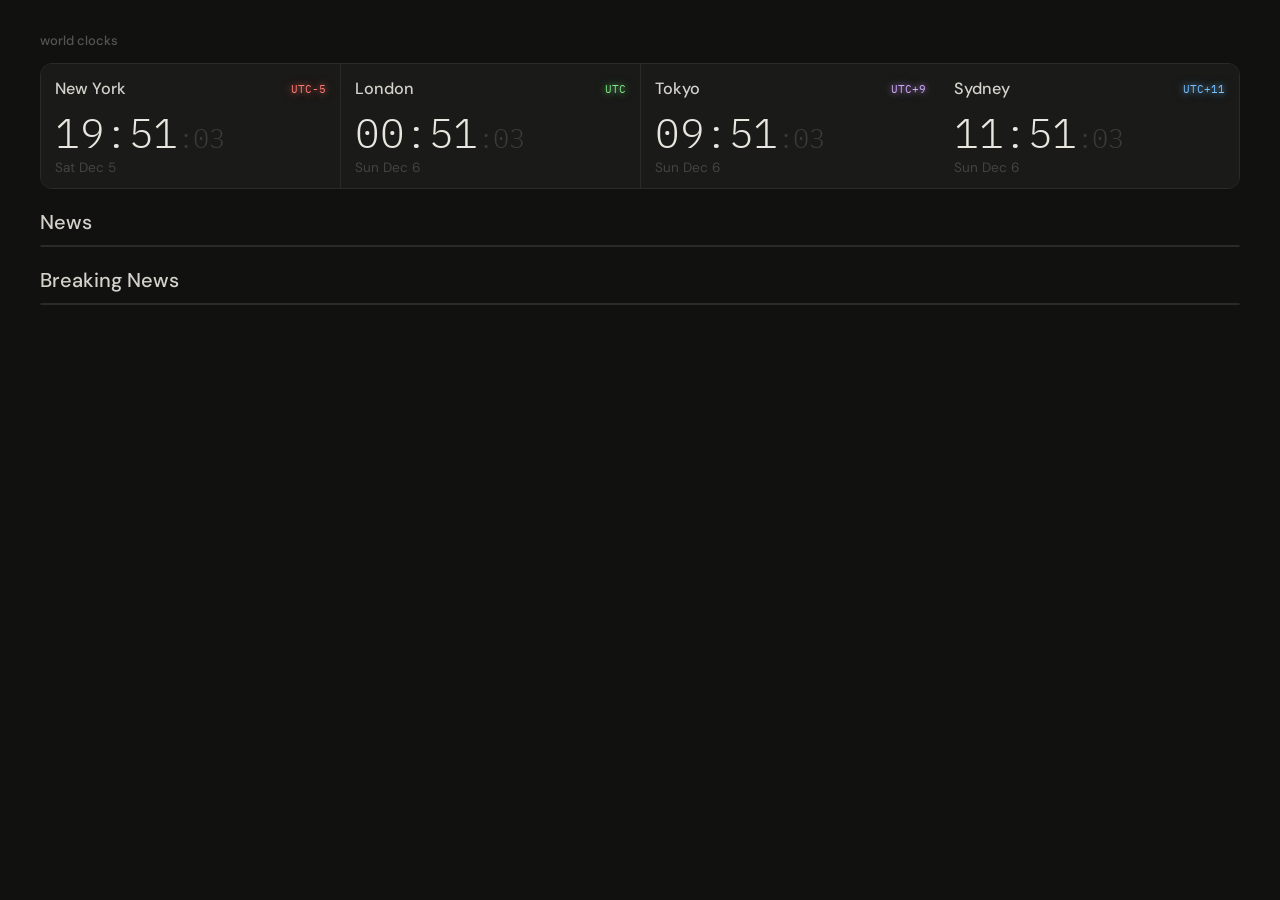
==== index.html @ 3b23618a "index to root" ====
<!DOCTYPE html>
<html lang="en">

<head>
  <meta charset="UTF-8">
  <meta name="viewport" content="width=device-width, initial-scale=1.0">
  <title>World Timezone Grid Clock</title>
  <link
    href="https://fonts.googleapis.com/css2?family=IBM+Plex+Mono:wght@300;400;500&family=DM+Sans:wght@400;500&display=swap"
    rel="stylesheet">
  <link rel="stylesheet" href="style.css">
</head>

<body>
  <div class="page">
    <div class="header">
      <span class="header-label">world clocks</span>
    </div>
    <div class="grid-wrap">
      <div class="tz-grid" id="grid"></div>
    </div>
    <div class="news-wrap">
      <h1>News</h1>
      <div class="grid-wrap">
        <div class="tz-list" id="news-list"></div>
      </div>
      <h1 class="news-title">Breaking News</h1>
      <div class="grid-wrap">
        <div class="tz-list" id="breaking-news-list"></div>
      </div>
      <script>
        const formatPublishedDate = (dateString) => {
          if (!dateString) return "";
          const dateObj = new Date(dateString);
          return dateObj.toLocaleString("en-US", {
            weekday: "long",
            month: "long",
            day: "numeric",
            hour: "numeric",
            minute: "2-digit"
          }).replace(' at ', ' '); // Tweak to remove the 'at' from the default formatting if present
        };

        fetch("https://swisscheese-production.up.railway.app/news")
          .then(response => response.json())
          .then(data => {
            const newsList = document.getElementById("news-list");
            data.forEach(item => {
              const card = document.createElement("div");
              card.className = "tz-card";
              const dateText = formatPublishedDate(item.published);
              card.innerHTML = `
                      <div class="tz-top">
                        <span class="tz-city news-card-title">${item.title}</span>
                      </div>
                      <div class="tz-date">${dateText}</div>
                    `;
              newsList.appendChild(card);
            });
          });

        fetch("https://swisscheese-production.up.railway.app/news/breaking")
          .then(response => response.json())
          .then(data => {
            const breakingNewsList = document.getElementById("breaking-news-list");
            data.forEach(item => {
              const card = document.createElement("div");
              card.className = "tz-card";
              const dateText = formatPublishedDate(item.published);
              card.innerHTML = `
                      <div class="tz-top">
                        <span class="tz-city news-card-title breaking-news-card-title">${item.title}</span>
                      </div>
                      <div class="tz-date">${dateText}</div>
                    `;
              breakingNewsList.appendChild(card);
            });
          });
      </script>
    </div>

    <script>
      const zones = [
        // { city: 'Honolulu',    tz: 'Pacific/Honolulu' },
        // { city: 'Anchorage',   tz: 'America/Anchorage' },
        // { city: 'Los Angeles', tz: 'America/Los_Angeles' },
        // { city: 'Denver',      tz: 'America/Denver' },
        // { city: 'Chicago',     tz: 'America/Chicago' },
        { city: 'New York', tz: 'America/New_York' },
        // { city: 'Toronto',     tz: 'America/Toronto' },
        // { city: 'São Paulo',   tz: 'America/Sao_Paulo' },
        // { city: 'Reykjavik',   tz: 'Atlantic/Reykjavik' },
        { city: 'London', tz: 'Europe/London' },
        // { city: 'Paris',       tz: 'Europe/Paris' },
        // { city: 'Berlin',      tz: 'Europe/Berlin' },
        // { city: 'Cairo',       tz: 'Africa/Cairo' },
        // { city: 'Nairobi',     tz: 'Africa/Nairobi' },
        // { city: 'Moscow',      tz: 'Europe/Moscow' },
        // { city: 'Dubai',       tz: 'Asia/Dubai' },
        // { city: 'Mumbai',      tz: 'Asia/Kolkata' },
        // { city: 'Jakarta',     tz: 'Asia/Jakarta' },
        // { city: 'Bangkok',     tz: 'Asia/Bangkok' },
        // { city: 'Singapore',   tz: 'Asia/Singapore' },
        // { city: 'Shanghai',    tz: 'Asia/Shanghai' },
        { city: 'Tokyo', tz: 'Asia/Tokyo' },
        // { city: 'Seoul',       tz: 'Asia/Seoul' },
        { city: 'Sydney', tz: 'Australia/Sydney' },
        // { city: 'Auckland',    tz: 'Pacific/Auckland' },
      ];

      function getOffset(tz) {
        const now = new Date();
        const fmt = new Intl.DateTimeFormat('en', { timeZone: tz, timeZoneName: 'shortOffset' });
        const parts = fmt.formatToParts(now);
        const off = parts.find(p => p.type === 'timeZoneName')?.value || '';
        return off.replace('GMT', 'UTC');
      }

      function getParts(tz) {
        const now = new Date();
        const fmt = new Intl.DateTimeFormat('en-US', {
          timeZone: tz,
          hour: '2-digit', minute: '2-digit', second: '2-digit',
          hour12: false, weekday: 'short', month: 'short', day: 'numeric'
        });
        const parts = fmt.formatToParts(now);
        const get = t => parts.find(p => p.type === t)?.value || '';
        let h = get('hour'), m = get('minute'), s = get('second');
        if (h === '24') h = '00';
        const hNum = parseInt(h, 10);
        const isDay = hNum >= 6 && hNum < 20;
        const dateStr = `${get('weekday')} ${get('month')} ${get('day')}`;
        return { h, m, s, isDay, dateStr };
      }

      const grid = document.getElementById('grid');
      const offsets = zones.map(z => getOffset(z.tz));

      const continentColors = {
        America: '255, 123, 114',
        Europe: '126, 231, 135',
        Asia: '210, 168, 255',
        Australia: '121, 192, 255',
        Africa: '255, 176, 0',
        Pacific: '57, 197, 207',
        Atlantic: '242, 204, 96'
      };

      zones.forEach((z, i) => {
        const continent = z.tz.split('/')[0];
        const rgb = continentColors[continent] || '126, 184, 247';
        const card = document.createElement('div');
        card.className = 'tz-card';
        card.id = 'card-' + i;
        card.innerHTML = `
  <div class="tz-top">
    <span class="tz-city">${z.city}</span>
    <span class="tz-offset" style="--c: ${rgb}">${offsets[i]}</span>
  <\/div>
  <div class="tz-time" id="time-${i}"><\/div>
  <div class="tz-date" id="date-${i}"><\/div>
`;
        grid.appendChild(card);
      });

      function tick() {
        zones.forEach((z, i) => {
          const { h, m, s, dateStr } = getParts(z.tz);
          const timeEl = document.getElementById('time-' + i);
          const dateEl = document.getElementById('date-' + i);
          timeEl.innerHTML = `${h}:${m}<span class="sec">:${s}</span>`;
          dateEl.textContent = dateStr;
        });
      }

      tick();
      setInterval(tick, 1000);
    </script>
</body>

</html>
---- style.css ----
*,
*::before,
*::after {
  box-sizing: border-box;
  margin: 0;
  padding: 0;
}

body {
  background: #111110;
  font-family: 'DM Sans', sans-serif;
  min-height: 100vh;
  padding: 2rem;
}

.page {
  max-width: 1200px;
  margin: 0 auto;
}

.header {
  display: flex;
  align-items: center;
  margin-bottom: 14px;
}

.header-label {
  font-size: 13px;
  font-weight: 500;
  color: #555552;
}

.grid-wrap {
  border: 1px solid #2a2a27;
  border-radius: 12px;
  overflow: hidden;
}

.tz-grid {
  display: grid;
  grid-template-columns: repeat(auto-fit, minmax(165px, 1fr));
  gap: 1px;
  background: #2a2a27;
}

.tz-list {
  display: flex;
  flex-direction: column;
  gap: 1px;
  background: #2a2a27;
}

.tz-card {
  container-type: inline-size;
  background: #1a1a18;
  padding: 14px 14px 12px;
  transition: background 0.2s;
  cursor: default;
}

.tz-card:hover {
  background: #222220;
}

.tz-top {
  display: flex;
  align-items: center;
  margin-bottom: 10px;
  gap: 6px;
}

.tz-city {
  font-size: clamp(13px, 6cqw, 24px);
  font-weight: 500;
  color: #d4d2cb;
  white-space: nowrap;
  overflow: hidden;
  text-overflow: ellipsis;
  flex: 1;
}

.tz-offset {
  font-family: 'IBM Plex Mono', monospace;
  font-size: clamp(10px, 4cqw, 18px);
  color: rgb(var(--c));
  flex-shrink: 0;
  text-shadow: 0 0 6px rgba(var(--c), 0.8), 0 0 14px rgba(var(--c), 0.4);
}

.tz-time {
  font-family: 'IBM Plex Mono', monospace;
  font-size: clamp(26px, 15cqw, 50px);
  font-weight: 300;
  color: #e8e6df;
  letter-spacing: -0.5px;
  line-height: 1;
  margin-top: 5cqw;
}

.tz-time .sec {
  font-size: clamp(18px, 10cqw, 35px);
  color: #3a3a37;
}

.tz-date {
  font-size: clamp(11px, 5cqw, 20px);
  color: #444441;
  margin-top: clamp(5px, 2cqw, 10px);
}

.news-wrap {
  margin-top: 20px;
}

.news-wrap h1 {
  font-size: 20px;
  font-weight: 500;
  color: #d4d2cb;
  margin-bottom: 10px;
}

.news-wrap ul {
  list-style: none;
  margin: 0;
  padding: 0;
}

.news-wrap li {
  font-size: 14px;
  color: #d4d2cb;
  margin-bottom: 10px;
}

.news-title {
  margin-top: 20px;
}

.news-card-title {
  white-space: normal;
  line-height: 1.4;
  display: -webkit-box;
  -webkit-line-clamp: 3;
  line-clamp: 3;
  -webkit-box-orient: vertical;
  overflow: hidden;
  text-overflow: ellipsis;
}

.breaking-news-card-title {
  color: #ff7b72;
}
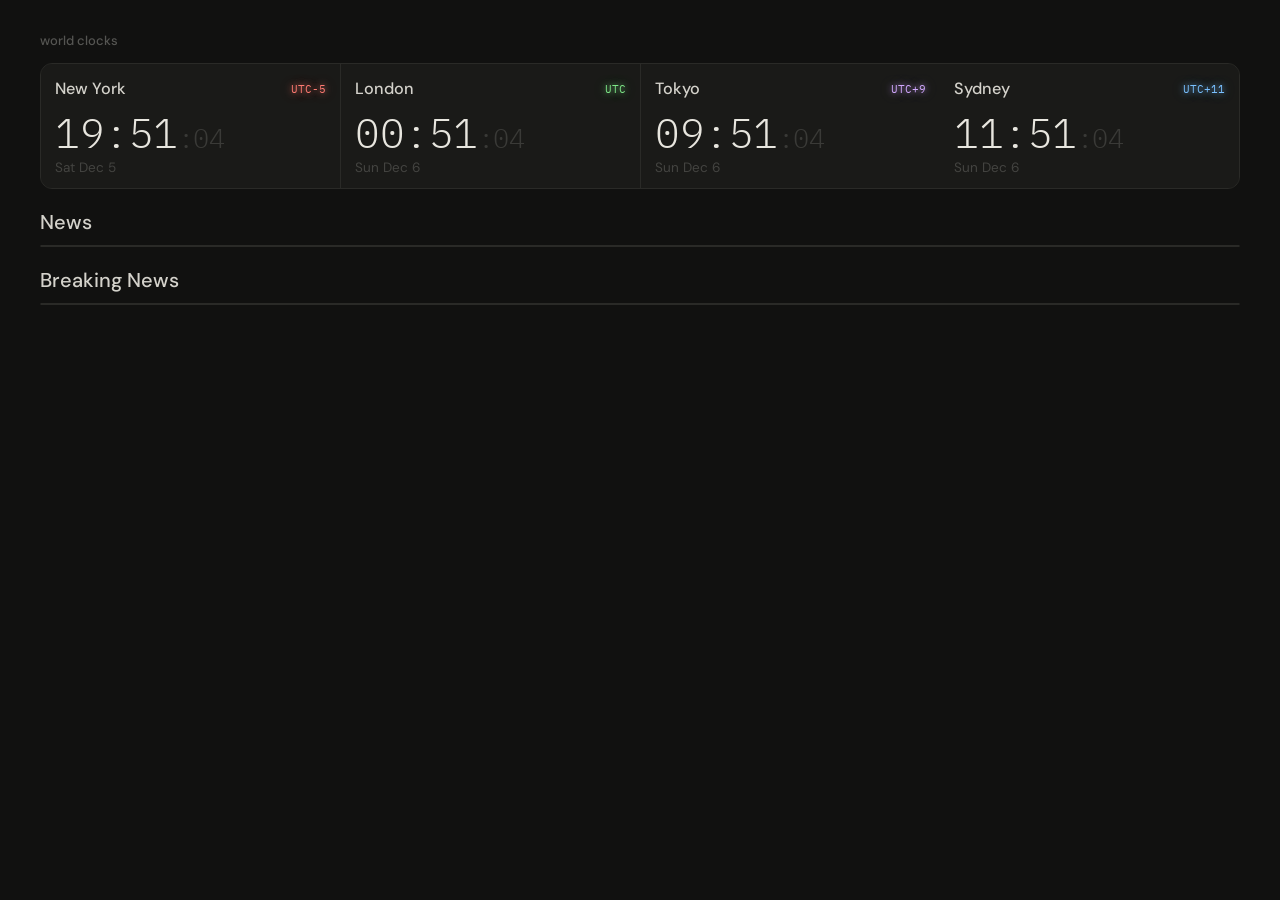
==== commit 9b823335: "style.css still in web lol" ====
--- a/index.html
+++ b/index.html
@@ -8,7 +8,7 @@
   <link
     href="https://fonts.googleapis.com/css2?family=IBM+Plex+Mono:wght@300;400;500&family=DM+Sans:wght@400;500&display=swap"
     rel="stylesheet">
-  <link rel="stylesheet" href="style.css">
+  <link rel="stylesheet" href="web/style.css">
 </head>
 
 <body>
--- a/web/style.css
+++ b/web/style.css
@@ -0,0 +1,151 @@
+*,
+*::before,
+*::after {
+  box-sizing: border-box;
+  margin: 0;
+  padding: 0;
+}
+
+body {
+  background: #111110;
+  font-family: 'DM Sans', sans-serif;
+  min-height: 100vh;
+  padding: 2rem;
+}
+
+.page {
+  max-width: 1200px;
+  margin: 0 auto;
+}
+
+.header {
+  display: flex;
+  align-items: center;
+  margin-bottom: 14px;
+}
+
+.header-label {
+  font-size: 13px;
+  font-weight: 500;
+  color: #555552;
+}
+
+.grid-wrap {
+  border: 1px solid #2a2a27;
+  border-radius: 12px;
+  overflow: hidden;
+}
+
+.tz-grid {
+  display: grid;
+  grid-template-columns: repeat(auto-fit, minmax(165px, 1fr));
+  gap: 1px;
+  background: #2a2a27;
+}
+
+.tz-list {
+  display: flex;
+  flex-direction: column;
+  gap: 1px;
+  background: #2a2a27;
+}
+
+.tz-card {
+  container-type: inline-size;
+  background: #1a1a18;
+  padding: 14px 14px 12px;
+  transition: background 0.2s;
+  cursor: default;
+}
+
+.tz-card:hover {
+  background: #222220;
+}
+
+.tz-top {
+  display: flex;
+  align-items: center;
+  margin-bottom: 10px;
+  gap: 6px;
+}
+
+.tz-city {
+  font-size: clamp(13px, 6cqw, 24px);
+  font-weight: 500;
+  color: #d4d2cb;
+  white-space: nowrap;
+  overflow: hidden;
+  text-overflow: ellipsis;
+  flex: 1;
+}
+
+.tz-offset {
+  font-family: 'IBM Plex Mono', monospace;
+  font-size: clamp(10px, 4cqw, 18px);
+  color: rgb(var(--c));
+  flex-shrink: 0;
+  text-shadow: 0 0 6px rgba(var(--c), 0.8), 0 0 14px rgba(var(--c), 0.4);
+}
+
+.tz-time {
+  font-family: 'IBM Plex Mono', monospace;
+  font-size: clamp(26px, 15cqw, 50px);
+  font-weight: 300;
+  color: #e8e6df;
+  letter-spacing: -0.5px;
+  line-height: 1;
+  margin-top: 5cqw;
+}
+
+.tz-time .sec {
+  font-size: clamp(18px, 10cqw, 35px);
+  color: #3a3a37;
+}
+
+.tz-date {
+  font-size: clamp(11px, 5cqw, 20px);
+  color: #444441;
+  margin-top: clamp(5px, 2cqw, 10px);
+}
+
+.news-wrap {
+  margin-top: 20px;
+}
+
+.news-wrap h1 {
+  font-size: 20px;
+  font-weight: 500;
+  color: #d4d2cb;
+  margin-bottom: 10px;
+}
+
+.news-wrap ul {
+  list-style: none;
+  margin: 0;
+  padding: 0;
+}
+
+.news-wrap li {
+  font-size: 14px;
+  color: #d4d2cb;
+  margin-bottom: 10px;
+}
+
+.news-title {
+  margin-top: 20px;
+}
+
+.news-card-title {
+  white-space: normal;
+  line-height: 1.4;
+  display: -webkit-box;
+  -webkit-line-clamp: 3;
+  line-clamp: 3;
+  -webkit-box-orient: vertical;
+  overflow: hidden;
+  text-overflow: ellipsis;
+}
+
+.breaking-news-card-title {
+  color: #ff7b72;
+}
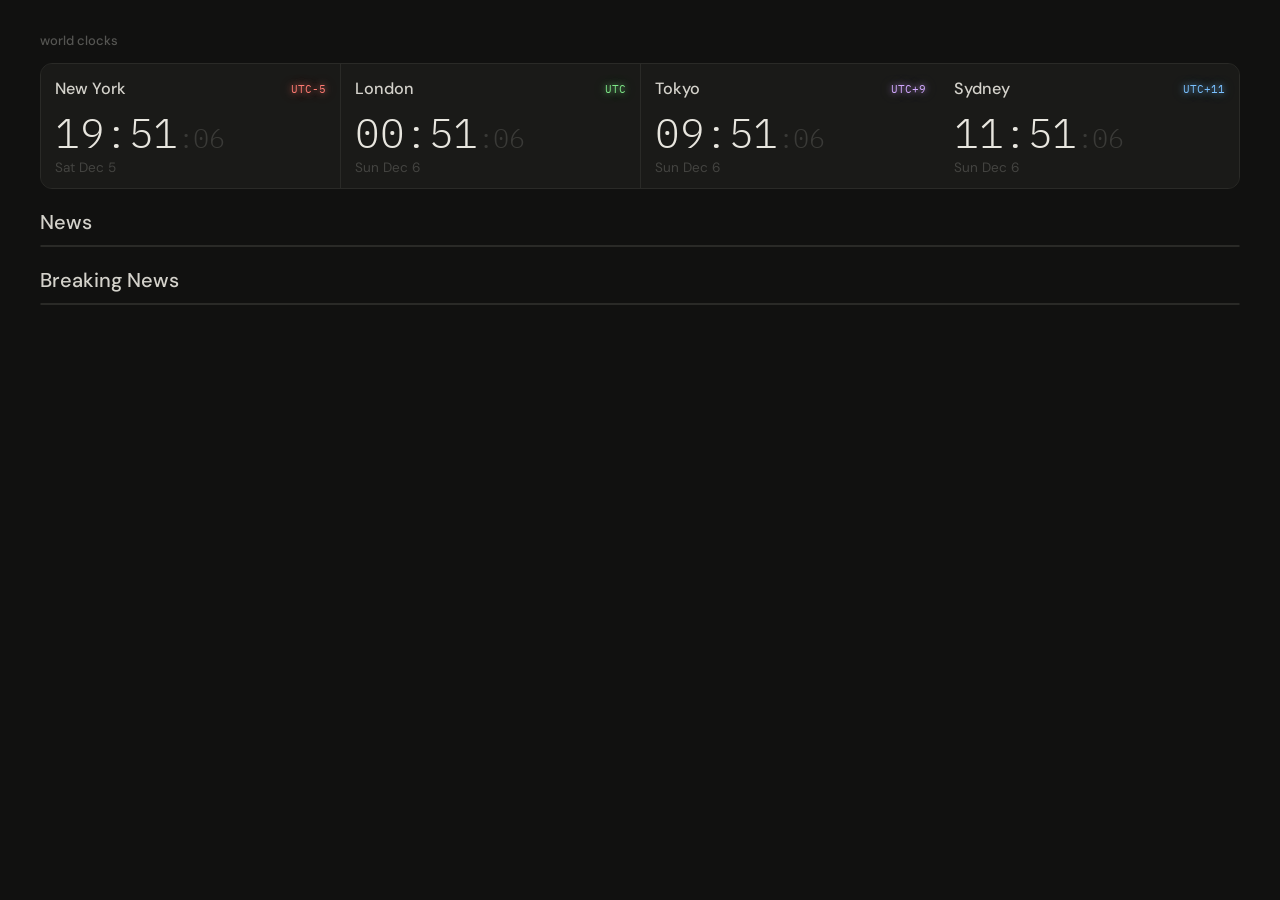
==== commit 05719962: "up" ====
--- a/index.html
+++ b/index.html
@@ -48,6 +48,9 @@
             data.forEach(item => {
               const card = document.createElement("div");
               card.className = "tz-card";
+              if (item.level === 'active active-critical') {
+                card.classList.add("critical");
+              }
               const dateText = formatPublishedDate(item.published);
               card.innerHTML = `
                       <div class="tz-top">
@@ -66,6 +69,9 @@
             data.forEach(item => {
               const card = document.createElement("div");
               card.className = "tz-card";
+              if (item.level === 'active active-critical') {
+                card.classList.add("critical");
+              }
               const dateText = formatPublishedDate(item.published);
               card.innerHTML = `
                       <div class="tz-top">
--- a/web/style.css
+++ b/web/style.css
@@ -149,3 +149,20 @@
 .breaking-news-card-title {
   color: #ff7b72;
 }
+
+.tz-card.critical {
+  background: #4a1010;
+  border: 1px solid #ff4444;
+}
+
+.tz-card.critical:hover {
+  background: #5a1515;
+}
+
+.tz-card.critical .tz-city {
+  color: #ffffff;
+}
+
+.tz-card.critical .tz-date {
+  color: #ffa8a8;
+}
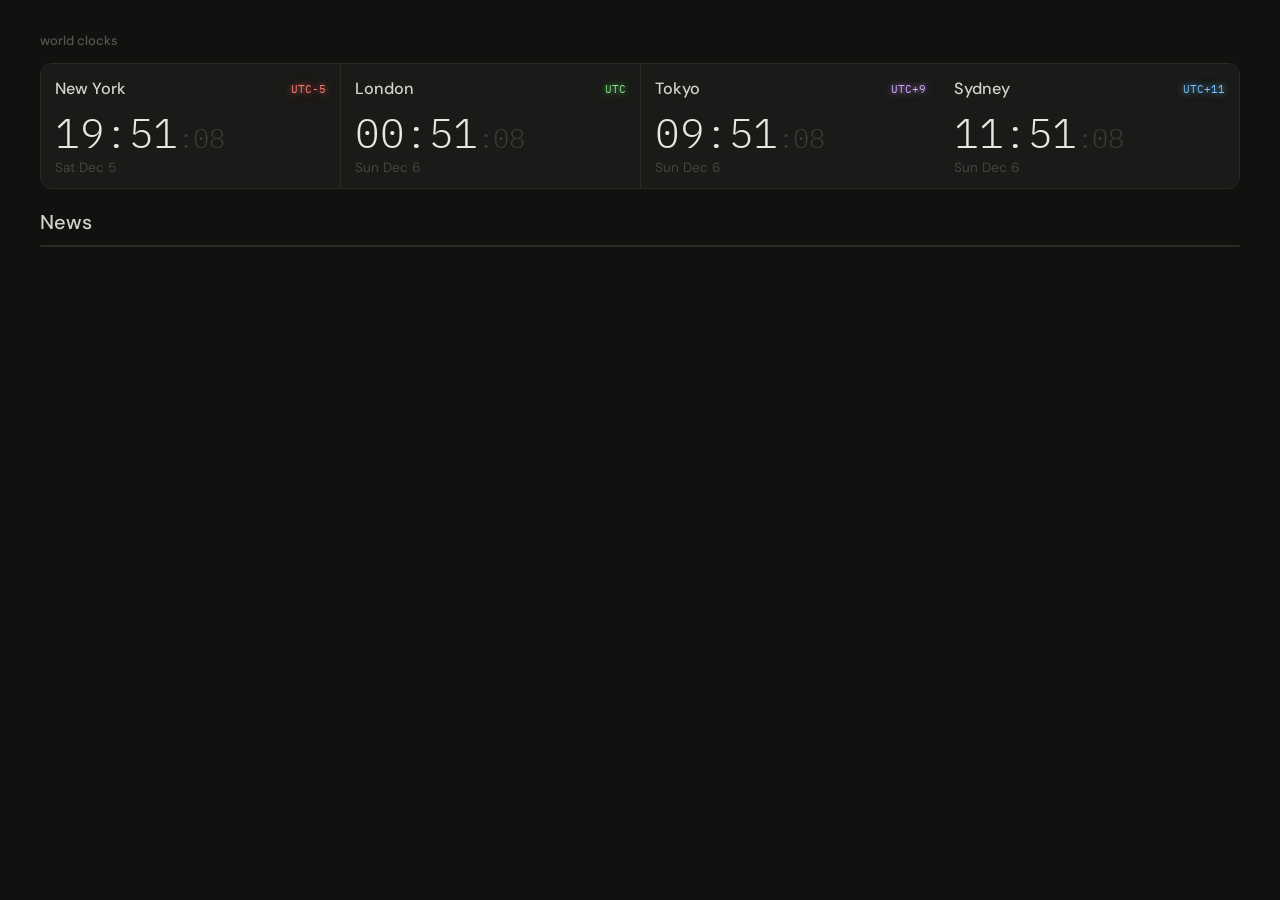
==== commit cc2a21f0: "breaking news at the top" ====
--- a/index.html
+++ b/index.html
@@ -13,6 +13,12 @@
 
 <body>
   <div class="page">
+    <div id="breaking-news-section" style="display: none;">
+      <h1 class="news-title">Breaking News</h1>
+      <div class="grid-wrap" style="margin-bottom: 24px;">
+        <div class="tz-list" id="breaking-news-list"></div>
+      </div>
+    </div>
     <div class="header">
       <span class="header-label">world clocks</span>
     </div>
@@ -23,10 +29,6 @@
       <h1>News</h1>
       <div class="grid-wrap">
         <div class="tz-list" id="news-list"></div>
-      </div>
-      <h1 class="news-title">Breaking News</h1>
-      <div class="grid-wrap">
-        <div class="tz-list" id="breaking-news-list"></div>
       </div>
       <script>
         const formatPublishedDate = (dateString) => {
@@ -65,22 +67,29 @@
         fetch("https://swisscheese-production.up.railway.app/news/breaking")
           .then(response => response.json())
           .then(data => {
+            const breakingNewsSection = document.getElementById("breaking-news-section");
             const breakingNewsList = document.getElementById("breaking-news-list");
-            data.forEach(item => {
-              const card = document.createElement("div");
-              card.className = "tz-card";
-              if (item.level === 'active active-critical') {
-                card.classList.add("critical");
-              }
-              const dateText = formatPublishedDate(item.published);
-              card.innerHTML = `
-                      <div class="tz-top">
-                        <span class="tz-city news-card-title breaking-news-card-title">${item.title}</span>
-                      </div>
-                      <div class="tz-date">${dateText}</div>
-                    `;
-              breakingNewsList.appendChild(card);
-            });
+            
+            if (data && data.length > 0) {
+              breakingNewsSection.style.display = "block";
+              data.forEach(item => {
+                const card = document.createElement("div");
+                card.className = "tz-card flashing";
+                if (item.level === 'active active-critical') {
+                  card.classList.add("critical");
+                }
+                const dateText = formatPublishedDate(item.published);
+                card.innerHTML = `
+                        <div class="tz-top">
+                          <span class="tz-city news-card-title breaking-news-card-title">${item.title}</span>
+                        </div>
+                        <div class="tz-date">${dateText}</div>
+                      `;
+                breakingNewsList.appendChild(card);
+              });
+            } else {
+              breakingNewsSection.style.display = "none";
+            }
           });
       </script>
     </div>
--- a/web/style.css
+++ b/web/style.css
@@ -133,6 +133,10 @@
 
 .news-title {
   margin-top: 20px;
+  font-size: 20px;
+  font-weight: 500;
+  color: #d4d2cb;
+  margin-bottom: 10px;
 }
 
 .news-card-title {
@@ -166,3 +170,13 @@
 .tz-card.critical .tz-date {
   color: #ffa8a8;
 }
+
+@keyframes flash {
+  0% { background: #4a1010; }
+  50% { background: #7a1a18; }
+  100% { background: #4a1010; }
+}
+
+.flashing {
+  animation: flash 1s infinite;
+}
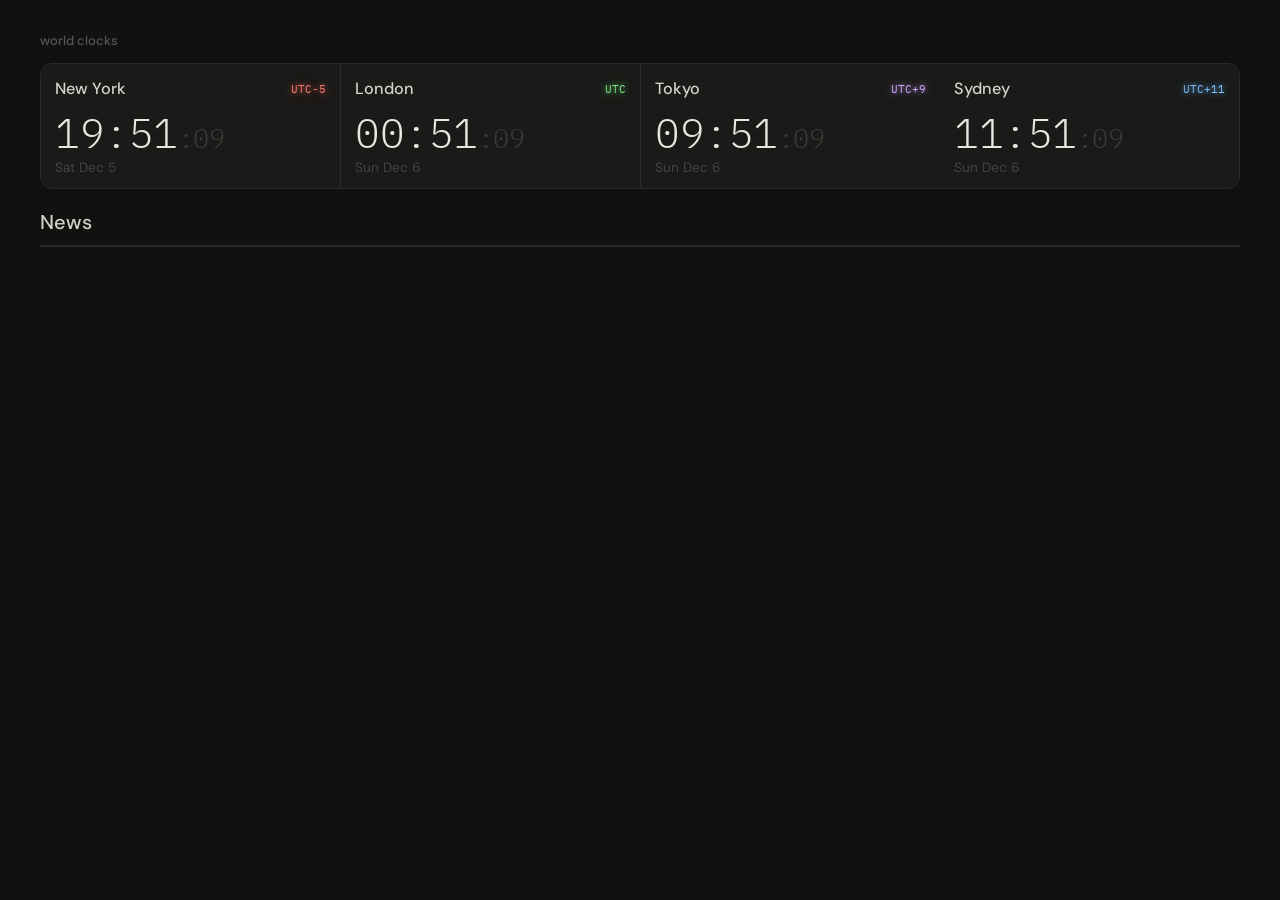
==== commit e224da76: "title links to url" ====
--- a/index.html
+++ b/index.html
@@ -56,7 +56,7 @@
               const dateText = formatPublishedDate(item.published);
               card.innerHTML = `
                       <div class="tz-top">
-                        <span class="tz-city news-card-title">${item.title}</span>
+                        <a href="${item.url}" target="_blank" class="tz-city news-card-title">${item.title}</a>
                       </div>
                       <div class="tz-date">${dateText}</div>
                     `;
@@ -81,7 +81,7 @@
                 const dateText = formatPublishedDate(item.published);
                 card.innerHTML = `
                         <div class="tz-top">
-                          <span class="tz-city news-card-title breaking-news-card-title">${item.title}</span>
+                          <a href="${item.url}" target="_blank" class="tz-city news-card-title breaking-news-card-title">${item.title}</a>
                         </div>
                         <div class="tz-date">${dateText}</div>
                       `;
--- a/web/style.css
+++ b/web/style.css
@@ -69,7 +69,9 @@
   gap: 6px;
 }
 
-.tz-city {
+.tz-city,
+.tz-city:visited,
+.tz-city:active {
   font-size: clamp(13px, 6cqw, 24px);
   font-weight: 500;
   color: #d4d2cb;
@@ -77,6 +79,7 @@
   overflow: hidden;
   text-overflow: ellipsis;
   flex: 1;
+  text-decoration: none;
 }
 
 .tz-offset {
@@ -150,7 +153,9 @@
   text-overflow: ellipsis;
 }
 
-.breaking-news-card-title {
+.breaking-news-card-title,
+.breaking-news-card-title:visited,
+.breaking-news-card-title:active {
   color: #ff7b72;
 }
 
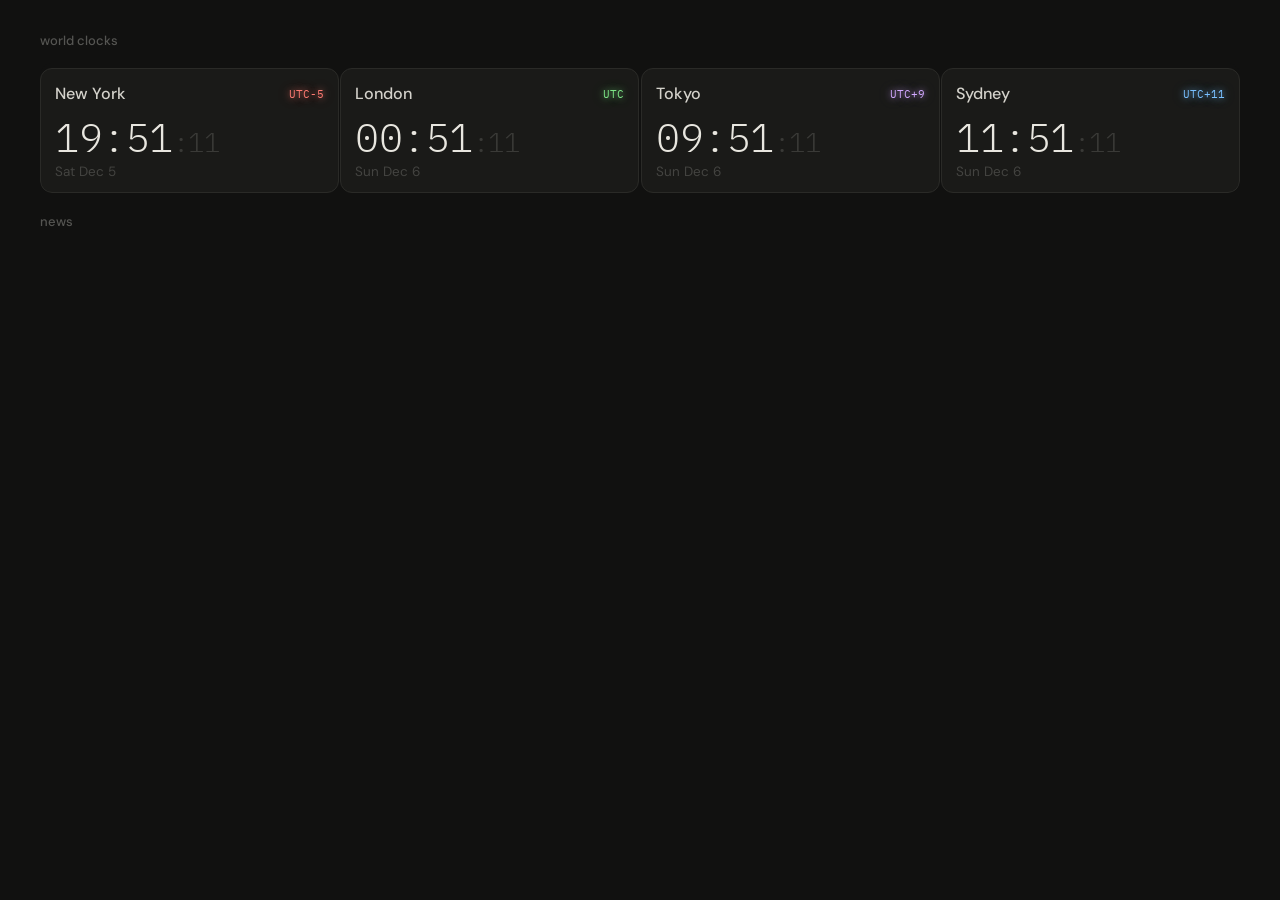
==== commit ea49f481: "24 hours" ====
--- a/index.html
+++ b/index.html
@@ -31,6 +31,8 @@
         <div class="tz-list" id="news-list"></div>
       </div>
       <script>
+        const seenIDs = new Set();
+
         const formatPublishedDate = (dateString) => {
           if (!dateString) return "";
           const dateObj = new Date(dateString);
@@ -40,57 +42,82 @@
             day: "numeric",
             hour: "numeric",
             minute: "2-digit"
-          }).replace(' at ', ' '); // Tweak to remove the 'at' from the default formatting if present
+          }).replace(' at ', ' ');
         };
 
-        fetch("https://swisscheese-production.up.railway.app/news")
-          .then(response => response.json())
-          .then(data => {
-            const newsList = document.getElementById("news-list");
-            data.forEach(item => {
-              const card = document.createElement("div");
-              card.className = "tz-card";
-              if (item.level === 'active active-critical') {
-                card.classList.add("critical");
-              }
-              const dateText = formatPublishedDate(item.published);
-              card.innerHTML = `
-                      <div class="tz-top">
-                        <a href="${item.url}" target="_blank" class="tz-city news-card-title">${item.title}</a>
-                      </div>
-                      <div class="tz-date">${dateText}</div>
-                    `;
-              newsList.appendChild(card);
-            });
+        function makeCard(item, extraClass = "") {
+          const card = document.createElement("div");
+          card.className = "tz-card" + (extraClass ? " " + extraClass : "");
+          if (item.level === 'active active-critical') card.classList.add("critical");
+          card.innerHTML = `
+            <div class="tz-top">
+              <a href="${item.url}" target="_blank" class="tz-city news-card-title ${extraClass}">${item.title}</a>
+            </div>
+            <div class="tz-date">${formatPublishedDate(item.published)}</div>`;
+          return card;
+        }
+
+        function fitBreakingNews() {
+          const section = document.getElementById("breaking-news-section");
+          if (section.style.display === "none") return;
+
+          const vh = window.innerHeight;
+          let fontSize = 24;
+          const minSize = 10;
+
+          const titles = section.querySelectorAll(".breaking-news-card-title");
+          const dates = section.querySelectorAll(".tz-date");
+          const cards = section.querySelectorAll(".tz-card");
+          const heading = section.querySelector(".news-title");
+
+          while (fontSize > minSize) {
+            const pad = Math.max(fontSize * 0.5, 6);
+            titles.forEach(t => t.style.fontSize = fontSize + "px");
+            dates.forEach(d => d.style.fontSize = Math.max(fontSize * 0.5, 9) + "px");
+            cards.forEach(c => c.style.padding = pad + "px " + pad + "px");
+
+            if (section.scrollHeight <= vh) break;
+            fontSize -= 1;
+          }
+        }
+
+        window.addEventListener("resize", fitBreakingNews);
+
+        async function pollNews() {
+          const [newsRes, breakingRes] = await Promise.all([
+            fetch("https://swisscheese-production.up.railway.app/news"),
+            fetch("https://swisscheese-production.up.railway.app/news/breaking")
+          ]);
+          const news = await newsRes.json();
+          const breaking = await breakingRes.json();
+
+          const newsList = document.getElementById("news-list");
+          const breakingList = document.getElementById("breaking-news-list");
+          const breakingSection = document.getElementById("breaking-news-section");
+
+          // Collect unseen items, reverse so newest ends up on top after prepend
+          const newItems = news.filter(item => !seenIDs.has(item.id));
+          newItems.reverse().forEach(item => {
+            seenIDs.add(item.id);
+            newsList.prepend(makeCard(item));
           });
 
-        fetch("https://swisscheese-production.up.railway.app/news/breaking")
-          .then(response => response.json())
-          .then(data => {
-            const breakingNewsSection = document.getElementById("breaking-news-section");
-            const breakingNewsList = document.getElementById("breaking-news-list");
-            
-            if (data && data.length > 0) {
-              breakingNewsSection.style.display = "block";
-              data.forEach(item => {
-                const card = document.createElement("div");
-                card.className = "tz-card flashing";
-                if (item.level === 'active active-critical') {
-                  card.classList.add("critical");
-                }
-                const dateText = formatPublishedDate(item.published);
-                card.innerHTML = `
-                        <div class="tz-top">
-                          <a href="${item.url}" target="_blank" class="tz-city news-card-title breaking-news-card-title">${item.title}</a>
-                        </div>
-                        <div class="tz-date">${dateText}</div>
-                      `;
-                breakingNewsList.appendChild(card);
-              });
-            } else {
-              breakingNewsSection.style.display = "none";
-            }
-          });
+          // Rebuild breaking news each poll — drop items older than 24 hours
+          const twentyFourHoursAgo = Date.now() - 24 * 60 * 60 * 1000;
+          const freshBreaking = breaking.filter(item => new Date(item.published).getTime() > twentyFourHoursAgo);
+
+          breakingList.innerHTML = "";
+          if (freshBreaking.length > 0) {
+            breakingSection.style.display = "block";
+            freshBreaking.slice(0, 5).forEach(item => breakingList.appendChild(makeCard(item, "flashing breaking-news-card-title")));
+            fitBreakingNews();
+          } else {
+            breakingSection.style.display = "none";
+          }
+        }
+
+        pollNews();
+        setInterval(pollNews, 10000);
       </script>
     </div>
 
@@ -193,4 +220,4 @@
     </script>
 </body>
 
-</html>+</html>
--- a/web/style.css
+++ b/web/style.css
@@ -31,7 +31,7 @@
 }
 
 .grid-wrap {
-  border: 1px solid #2a2a27;
+  /* border: 1px solid #2a2a27; */
   border-radius: 12px;
   overflow: hidden;
 }
@@ -40,22 +40,27 @@
   display: grid;
   grid-template-columns: repeat(auto-fit, minmax(165px, 1fr));
   gap: 1px;
-  background: #2a2a27;
+  /* background: #2a2a27; */
+  background: #111110;
 }
 
 .tz-list {
   display: flex;
   flex-direction: column;
   gap: 1px;
-  background: #2a2a27;
+  /* background: #2a2a27; */
+  background: #111110;
 }
 
 .tz-card {
   container-type: inline-size;
+  border: 1px solid #2a2a27;
   background: #1a1a18;
   padding: 14px 14px 12px;
   transition: background 0.2s;
+  border-radius: 12px;
   cursor: default;
+  margin-top: 5px;
 }
 
 .tz-card:hover {
@@ -116,10 +121,11 @@
 }
 
 .news-wrap h1 {
-  font-size: 20px;
+  font-size: 13px;
   font-weight: 500;
-  color: #d4d2cb;
+  color: #555552;
   margin-bottom: 10px;
+  text-transform: lowercase;
 }
 
 .news-wrap ul {
@@ -136,10 +142,11 @@
 
 .news-title {
   margin-top: 20px;
-  font-size: 20px;
+  font-size: 13px;
   font-weight: 500;
-  color: #d4d2cb;
+  color: #555552;
   margin-bottom: 10px;
+  text-transform: lowercase;
 }
 
 .news-card-title {
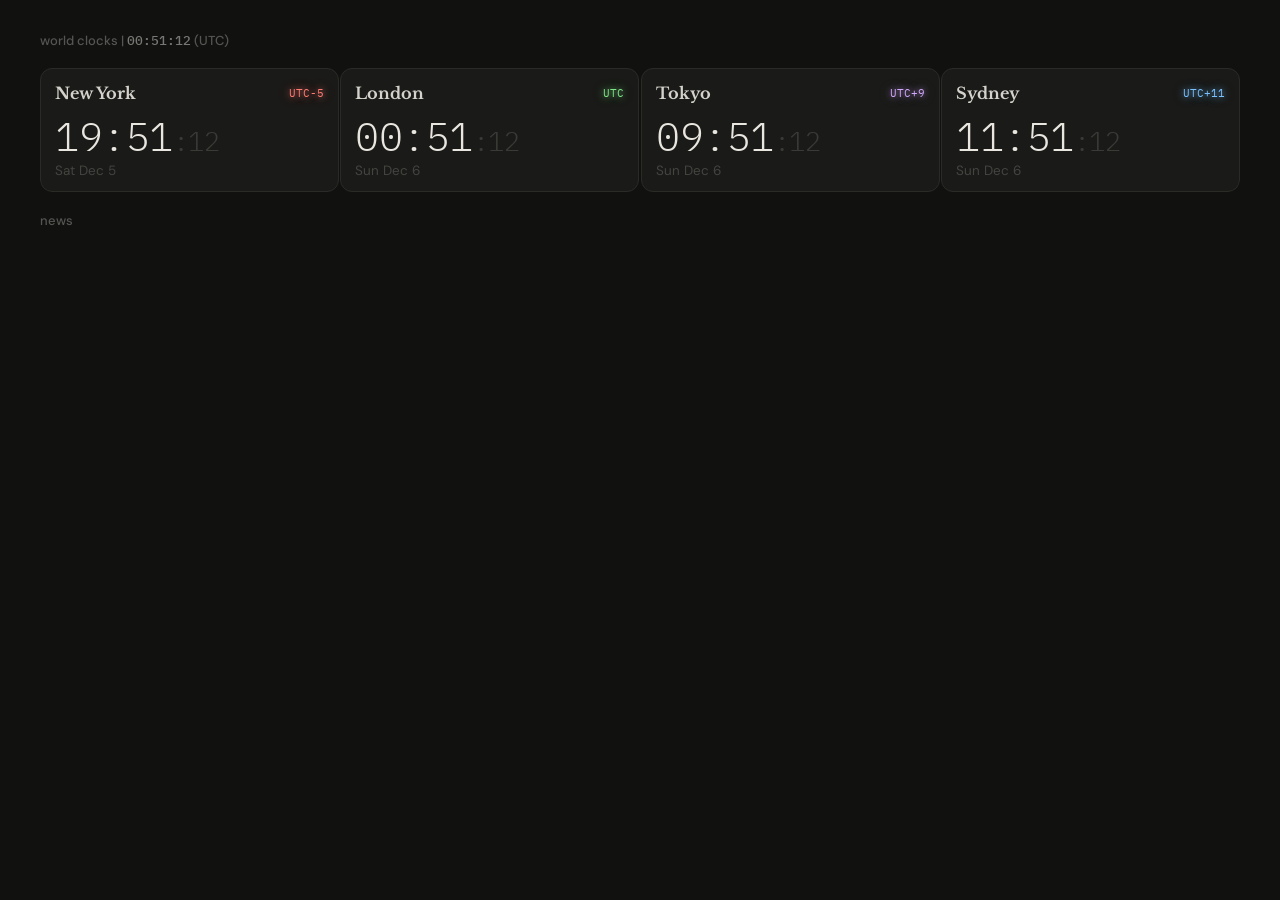
==== commit 33c79827: "clock shenanigans" ====
--- a/index.html
+++ b/index.html
@@ -6,7 +6,7 @@
   <meta name="viewport" content="width=device-width, initial-scale=1.0">
   <title>World Timezone Grid Clock</title>
   <link
-    href="https://fonts.googleapis.com/css2?family=IBM+Plex+Mono:wght@300;400;500&family=DM+Sans:wght@400;500&display=swap"
+    href="https://fonts.googleapis.com/css2?family=IBM+Plex+Mono:wght@300;400;500&family=DM+Sans:wght@400;500&family=Libre+Baskerville:wght@400;700&display=swap"
     rel="stylesheet">
   <link rel="stylesheet" href="web/style.css">
 </head>
@@ -20,7 +20,7 @@
       </div>
     </div>
     <div class="header">
-      <span class="header-label">world clocks</span>
+      <span class="header-label">world clocks | <span id="utc-clock">00:00:00</span> (UTC)</span>
     </div>
     <div class="grid-wrap">
       <div class="tz-grid" id="grid"></div>
@@ -123,32 +123,27 @@
 
     <script>
       const zones = [
-        // { city: 'Honolulu',    tz: 'Pacific/Honolulu' },
-        // { city: 'Anchorage',   tz: 'America/Anchorage' },
-        // { city: 'Los Angeles', tz: 'America/Los_Angeles' },
-        // { city: 'Denver',      tz: 'America/Denver' },
-        // { city: 'Chicago',     tz: 'America/Chicago' },
-        { city: 'New York', tz: 'America/New_York' },
-        // { city: 'Toronto',     tz: 'America/Toronto' },
-        // { city: 'São Paulo',   tz: 'America/Sao_Paulo' },
-        // { city: 'Reykjavik',   tz: 'Atlantic/Reykjavik' },
-        { city: 'London', tz: 'Europe/London' },
-        // { city: 'Paris',       tz: 'Europe/Paris' },
-        // { city: 'Berlin',      tz: 'Europe/Berlin' },
-        // { city: 'Cairo',       tz: 'Africa/Cairo' },
-        // { city: 'Nairobi',     tz: 'Africa/Nairobi' },
-        // { city: 'Moscow',      tz: 'Europe/Moscow' },
-        // { city: 'Dubai',       tz: 'Asia/Dubai' },
-        // { city: 'Mumbai',      tz: 'Asia/Kolkata' },
-        // { city: 'Jakarta',     tz: 'Asia/Jakarta' },
-        // { city: 'Bangkok',     tz: 'Asia/Bangkok' },
-        // { city: 'Singapore',   tz: 'Asia/Singapore' },
-        // { city: 'Shanghai',    tz: 'Asia/Shanghai' },
-        { city: 'Tokyo', tz: 'Asia/Tokyo' },
-        // { city: 'Seoul',       tz: 'Asia/Seoul' },
-        { city: 'Sydney', tz: 'Australia/Sydney' },
-        // { city: 'Auckland',    tz: 'Pacific/Auckland' },
+        { city: 'New York', tz: 'America/New_York', market: 'NYSE' },
+        { city: 'London', tz: 'Europe/London', market: 'LSE' },
+        { city: 'Tokyo', tz: 'Asia/Tokyo', market: 'TSE' },
+        { city: 'Sydney', tz: 'Australia/Sydney', market: 'ASX' },
       ];
+
+      function isMarketOpen(market, h, m, day) {
+        if (day < 1 || day > 5) return false;
+        const time = h * 60 + m;
+        switch (market) {
+          case 'NYSE': return time >= (9 * 60 + 30) && time < (16 * 60);
+          case 'LSE': return time >= (8 * 60) && time < (16 * 60 + 30);
+          case 'Euronext': return time >= (9 * 60) && time < (17 * 60 + 30);
+          case 'TSE':
+            const morning = time >= (9 * 60) && time < (11 * 60 + 30);
+            const afternoon = time >= (12 * 60 + 30) && time < (15 * 60);
+            return morning || afternoon;
+          case 'ASX': return time >= (10 * 60) && time < (16 * 60);
+          default: return false;
+        }
+      }
 
       function getOffset(tz) {
         const now = new Date();
@@ -170,9 +165,12 @@
         let h = get('hour'), m = get('minute'), s = get('second');
         if (h === '24') h = '00';
         const hNum = parseInt(h, 10);
+        const mNum = parseInt(m, 10);
         const isDay = hNum >= 6 && hNum < 20;
         const dateStr = `${get('weekday')} ${get('month')} ${get('day')}`;
-        return { h, m, s, isDay, dateStr };
+        // Get numeric wall-clock day of week (0-6)
+        const dayOfWeek = new Date(now.toLocaleString('en-US', { timeZone: tz })).getDay();
+        return { h, m, s, hNum, mNum, dayOfWeek, isDay, dateStr };
       }
 
       const grid = document.getElementById('grid');
@@ -196,8 +194,8 @@
         card.id = 'card-' + i;
         card.innerHTML = `
   <div class="tz-top">
-    <span class="tz-city">${z.city}</span>
-    <span class="tz-offset" style="--c: ${rgb}">${offsets[i]}</span>
+    <span class="tz-city" style="font-family: 'Libre Baskerville', serif; font-weight: 700;">${z.city}</span>
+    <span class="tz-offset" style="--c: ${rgb};">${offsets[i]}</span>
   <\/div>
   <div class="tz-time" id="time-${i}"><\/div>
   <div class="tz-date" id="date-${i}"><\/div>
@@ -206,10 +204,21 @@
       });
 
       function tick() {
+        const now = new Date();
+        const utcH = String(now.getUTCHours()).padStart(2, '0');
+        const utcM = String(now.getUTCMinutes()).padStart(2, '0');
+        const utcS = String(now.getUTCSeconds()).padStart(2, '0');
+        document.getElementById('utc-clock').textContent = `${utcH}:${utcM}:${utcS}`;
+
         zones.forEach((z, i) => {
-          const { h, m, s, dateStr } = getParts(z.tz);
+          const { h, m, s, hNum, mNum, dayOfWeek, dateStr } = getParts(z.tz);
+          const card = document.getElementById('card-' + i);
           const timeEl = document.getElementById('time-' + i);
           const dateEl = document.getElementById('date-' + i);
+
+          const isOpen = isMarketOpen(z.market, hNum, mNum, dayOfWeek);
+          card.classList.toggle('is-open', isOpen);
+
           timeEl.innerHTML = `${h}:${m}<span class="sec">:${s}</span>`;
           dateEl.textContent = dateStr;
         });
--- a/web/style.css
+++ b/web/style.css
@@ -28,6 +28,11 @@
   font-size: 13px;
   font-weight: 500;
   color: #555552;
+}
+
+#utc-clock {
+  font-family: 'IBM Plex Mono', monospace;
+  color: #777774;
 }
 
 .grid-wrap {
@@ -192,3 +197,51 @@
 .flashing {
   animation: flash 1s infinite;
 }
+
+.tz-card {
+  position: relative;
+}
+
+.tz-card.is-open {
+  background: #f2f1ed;
+  border-color: #f2f1ed;
+  box-shadow: none;
+  transform: none;
+  transition: background 0.4s ease;
+}
+
+.tz-card.is-open .tz-city,
+.tz-card.is-open .tz-time,
+.tz-card.is-open .tz-date {
+  color: #1c1c1a;
+}
+
+.tz-card.is-open .tz-time .sec {
+  color: #a0a09a;
+}
+
+.tz-card.is-open .tz-offset {
+  color: #111110;
+  background: rgba(var(--c), 0.15);
+  padding: 2px 6px;
+  border-radius: 6px;
+  text-shadow: none;
+}
+
+.tz-card.is-open::after {
+  content: '';
+  position: absolute;
+  top: 12px;
+  right: 12px;
+  width: 8px;
+  height: 8px;
+  background: rgb(var(--c));
+  border-radius: 50%;
+  animation: pulse-live 1.5s infinite;
+}
+
+@keyframes pulse-live {
+  0% { transform: scale(1); opacity: 1; }
+  50% { transform: scale(1.5); opacity: 0.5; }
+  100% { transform: scale(1); opacity: 1; }
+}
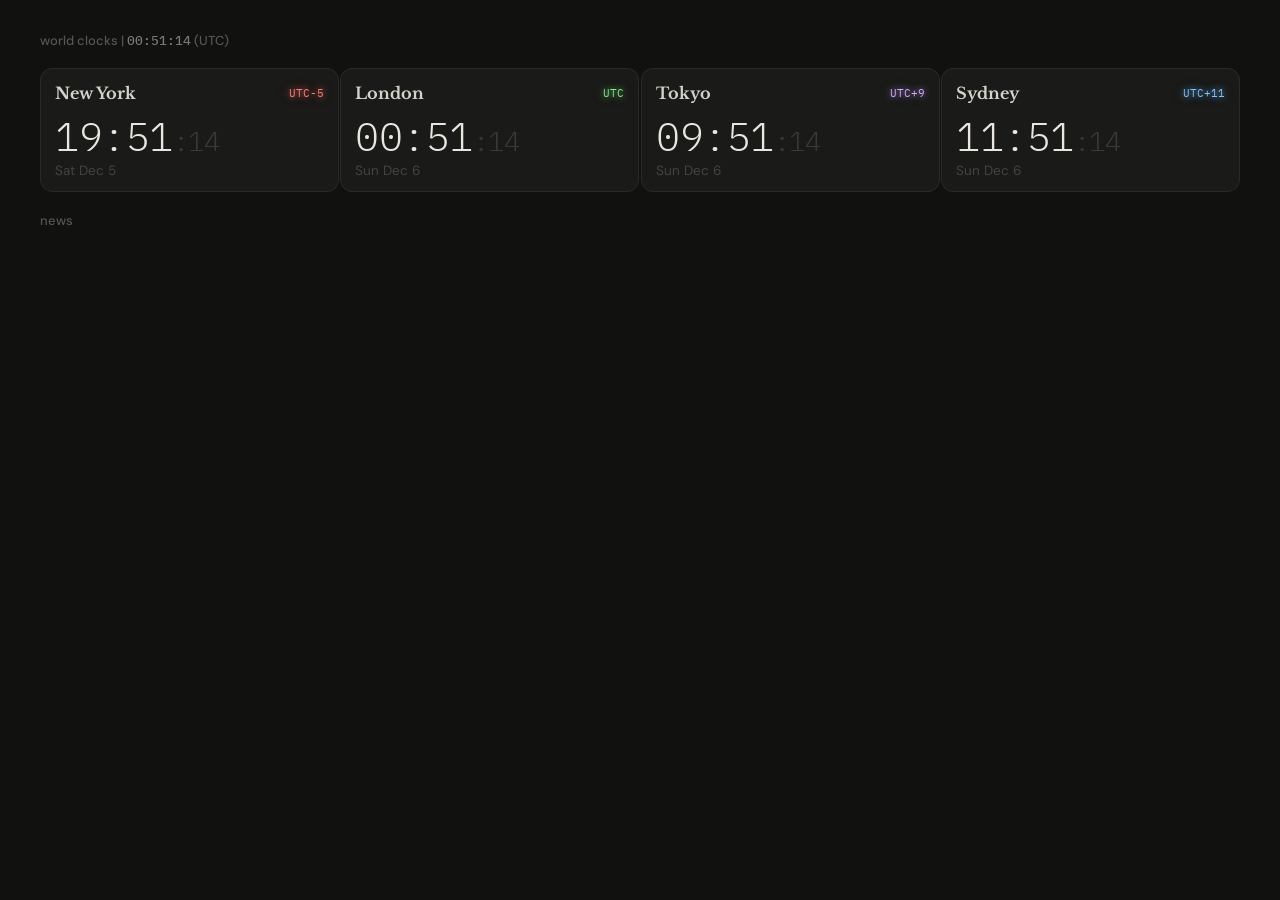
==== commit a25fb5aa: "some changes" ====
--- a/index.html
+++ b/index.html
@@ -9,6 +9,7 @@
     href="https://fonts.googleapis.com/css2?family=IBM+Plex+Mono:wght@300;400;500&family=DM+Sans:wght@400;500&family=Libre+Baskerville:wght@400;700&display=swap"
     rel="stylesheet">
   <link rel="stylesheet" href="web/style.css">
+  <script src="web/script.js" defer></script>
 </head>
 
 <body>
@@ -30,203 +31,8 @@
       <div class="grid-wrap">
         <div class="tz-list" id="news-list"></div>
       </div>
-      <script>
-        const seenIDs = new Set();
-
-        const formatPublishedDate = (dateString) => {
-          if (!dateString) return "";
-          const dateObj = new Date(dateString);
-          return dateObj.toLocaleString("en-US", {
-            weekday: "long",
-            month: "long",
-            day: "numeric",
-            hour: "numeric",
-            minute: "2-digit"
-          }).replace(' at ', ' ');
-        };
-
-        function makeCard(item, extraClass = "") {
-          const card = document.createElement("div");
-          card.className = "tz-card" + (extraClass ? " " + extraClass : "");
-          if (item.level === 'active active-critical') card.classList.add("critical");
-          card.innerHTML = `
-            <div class="tz-top">
-              <a href="${item.url}" target="_blank" class="tz-city news-card-title ${extraClass}">${item.title}</a>
-            </div>
-            <div class="tz-date">${formatPublishedDate(item.published)}</div>`;
-          return card;
-        }
-
-        function fitBreakingNews() {
-          const section = document.getElementById("breaking-news-section");
-          if (section.style.display === "none") return;
-
-          const vh = window.innerHeight;
-          let fontSize = 24;
-          const minSize = 10;
-
-          const titles = section.querySelectorAll(".breaking-news-card-title");
-          const dates = section.querySelectorAll(".tz-date");
-          const cards = section.querySelectorAll(".tz-card");
-          const heading = section.querySelector(".news-title");
-
-          while (fontSize > minSize) {
-            const pad = Math.max(fontSize * 0.5, 6);
-            titles.forEach(t => t.style.fontSize = fontSize + "px");
-            dates.forEach(d => d.style.fontSize = Math.max(fontSize * 0.5, 9) + "px");
-            cards.forEach(c => c.style.padding = pad + "px " + pad + "px");
-
-            if (section.scrollHeight <= vh) break;
-            fontSize -= 1;
-          }
-        }
-
-        window.addEventListener("resize", fitBreakingNews);
-
-        async function pollNews() {
-          const [newsRes, breakingRes] = await Promise.all([
-            fetch("https://swisscheese-production.up.railway.app/news"),
-            fetch("https://swisscheese-production.up.railway.app/news/breaking")
-          ]);
-          const news = await newsRes.json();
-          const breaking = await breakingRes.json();
-
-          const newsList = document.getElementById("news-list");
-          const breakingList = document.getElementById("breaking-news-list");
-          const breakingSection = document.getElementById("breaking-news-section");
-
-          // Collect unseen items, reverse so newest ends up on top after prepend
-          const newItems = news.filter(item => !seenIDs.has(item.id));
-          newItems.reverse().forEach(item => {
-            seenIDs.add(item.id);
-            newsList.prepend(makeCard(item));
-          });
-
-          // Rebuild breaking news each poll — drop items older than 24 hours
-          const twentyFourHoursAgo = Date.now() - 24 * 60 * 60 * 1000;
-          const freshBreaking = breaking.filter(item => new Date(item.published).getTime() > twentyFourHoursAgo);
-
-          breakingList.innerHTML = "";
-          if (freshBreaking.length > 0) {
-            breakingSection.style.display = "block";
-            freshBreaking.slice(0, 5).forEach(item => breakingList.appendChild(makeCard(item, "flashing breaking-news-card-title")));
-            fitBreakingNews();
-          } else {
-            breakingSection.style.display = "none";
-          }
-        }
-
-        pollNews();
-        setInterval(pollNews, 10000);
-      </script>
     </div>
-
-    <script>
-      const zones = [
-        { city: 'New York', tz: 'America/New_York', market: 'NYSE' },
-        { city: 'London', tz: 'Europe/London', market: 'LSE' },
-        { city: 'Tokyo', tz: 'Asia/Tokyo', market: 'TSE' },
-        { city: 'Sydney', tz: 'Australia/Sydney', market: 'ASX' },
-      ];
-
-      function isMarketOpen(market, h, m, day) {
-        if (day < 1 || day > 5) return false;
-        const time = h * 60 + m;
-        switch (market) {
-          case 'NYSE': return time >= (9 * 60 + 30) && time < (16 * 60);
-          case 'LSE': return time >= (8 * 60) && time < (16 * 60 + 30);
-          case 'Euronext': return time >= (9 * 60) && time < (17 * 60 + 30);
-          case 'TSE':
-            const morning = time >= (9 * 60) && time < (11 * 60 + 30);
-            const afternoon = time >= (12 * 60 + 30) && time < (15 * 60);
-            return morning || afternoon;
-          case 'ASX': return time >= (10 * 60) && time < (16 * 60);
-          default: return false;
-        }
-      }
-
-      function getOffset(tz) {
-        const now = new Date();
-        const fmt = new Intl.DateTimeFormat('en', { timeZone: tz, timeZoneName: 'shortOffset' });
-        const parts = fmt.formatToParts(now);
-        const off = parts.find(p => p.type === 'timeZoneName')?.value || '';
-        return off.replace('GMT', 'UTC');
-      }
-
-      function getParts(tz) {
-        const now = new Date();
-        const fmt = new Intl.DateTimeFormat('en-US', {
-          timeZone: tz,
-          hour: '2-digit', minute: '2-digit', second: '2-digit',
-          hour12: false, weekday: 'short', month: 'short', day: 'numeric'
-        });
-        const parts = fmt.formatToParts(now);
-        const get = t => parts.find(p => p.type === t)?.value || '';
-        let h = get('hour'), m = get('minute'), s = get('second');
-        if (h === '24') h = '00';
-        const hNum = parseInt(h, 10);
-        const mNum = parseInt(m, 10);
-        const isDay = hNum >= 6 && hNum < 20;
-        const dateStr = `${get('weekday')} ${get('month')} ${get('day')}`;
-        // Get numeric wall-clock day of week (0-6)
-        const dayOfWeek = new Date(now.toLocaleString('en-US', { timeZone: tz })).getDay();
-        return { h, m, s, hNum, mNum, dayOfWeek, isDay, dateStr };
-      }
-
-      const grid = document.getElementById('grid');
-      const offsets = zones.map(z => getOffset(z.tz));
-
-      const continentColors = {
-        America: '255, 123, 114',
-        Europe: '126, 231, 135',
-        Asia: '210, 168, 255',
-        Australia: '121, 192, 255',
-        Africa: '255, 176, 0',
-        Pacific: '57, 197, 207',
-        Atlantic: '242, 204, 96'
-      };
-
-      zones.forEach((z, i) => {
-        const continent = z.tz.split('/')[0];
-        const rgb = continentColors[continent] || '126, 184, 247';
-        const card = document.createElement('div');
-        card.className = 'tz-card';
-        card.id = 'card-' + i;
-        card.innerHTML = `
-  <div class="tz-top">
-    <span class="tz-city" style="font-family: 'Libre Baskerville', serif; font-weight: 700;">${z.city}</span>
-    <span class="tz-offset" style="--c: ${rgb};">${offsets[i]}</span>
-  <\/div>
-  <div class="tz-time" id="time-${i}"><\/div>
-  <div class="tz-date" id="date-${i}"><\/div>
-`;
-        grid.appendChild(card);
-      });
-
-      function tick() {
-        const now = new Date();
-        const utcH = String(now.getUTCHours()).padStart(2, '0');
-        const utcM = String(now.getUTCMinutes()).padStart(2, '0');
-        const utcS = String(now.getUTCSeconds()).padStart(2, '0');
-        document.getElementById('utc-clock').textContent = `${utcH}:${utcM}:${utcS}`;
-
-        zones.forEach((z, i) => {
-          const { h, m, s, hNum, mNum, dayOfWeek, dateStr } = getParts(z.tz);
-          const card = document.getElementById('card-' + i);
-          const timeEl = document.getElementById('time-' + i);
-          const dateEl = document.getElementById('date-' + i);
-
-          const isOpen = isMarketOpen(z.market, hNum, mNum, dayOfWeek);
-          card.classList.toggle('is-open', isOpen);
-
-          timeEl.innerHTML = `${h}:${m}<span class="sec">:${s}</span>`;
-          dateEl.textContent = dateStr;
-        });
-      }
-
-      tick();
-      setInterval(tick, 1000);
-    </script>
+  </div>
 </body>
 
 </html>
--- a/web/style.css
+++ b/web/style.css
@@ -14,7 +14,7 @@
 }
 
 .page {
-  max-width: 1200px;
+  max-width: 93.75vw;
   margin: 0 auto;
 }
 
@@ -146,7 +146,6 @@
 }
 
 .news-title {
-  margin-top: 20px;
   font-size: 13px;
   font-weight: 500;
   color: #555552;
